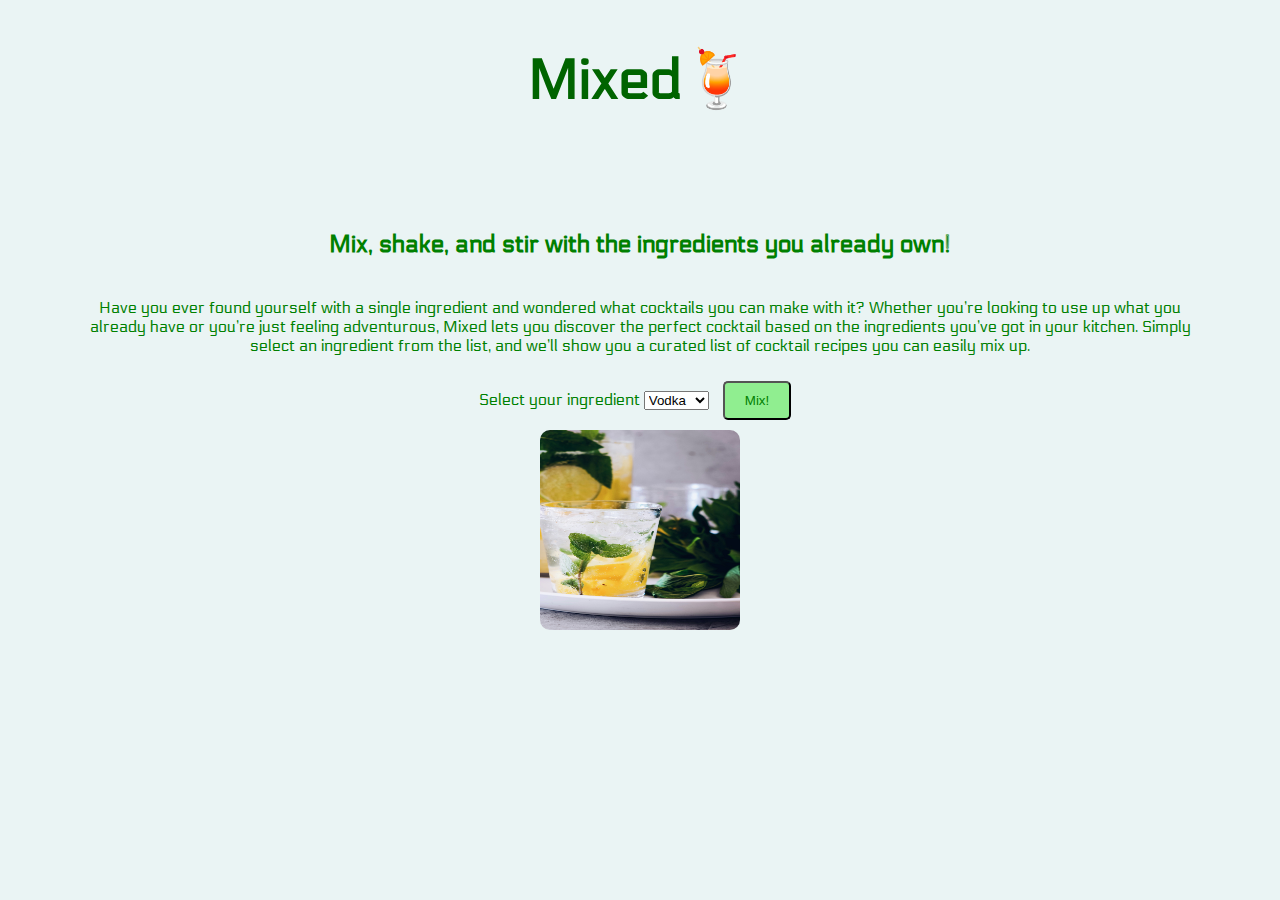
==== index.html @ b529e606 "updated text in html" ====
<!DOCTYPE html>
<html lang="en">
    <head>
        <title>Mixed</title>
        <meta charset="UTF-8">
        <link rel="stylesheet" href="style.css">
        <link rel="preconnect" href="https://fonts.googleapis.com">
        <link rel="preconnect" href="https://fonts.gstatic.com" crossorigin>
        <link href="https://fonts.googleapis.com/css2?family=Electrolize&family=Noto+Serif+Thai:wght@100..900&display=swap" rel="stylesheet">
    </head>
    <body>
        <div class="container">
            <div class="header" >
                <h1> Mixed</h1>
            </div>
            <div class="select-ingredient">
                <h2> Mix, shake, and stir with the ingredients you already own! </h2>
                  <p><br> Have you ever found yourself with a single ingredient and wondered what cocktails you can make with it? Whether you’re looking to use up what you already have or you’re just feeling adventurous, Mixed lets you discover the perfect cocktail based on the ingredients you’ve got in your kitchen. Simply select an ingredient from the list, and we’ll show you a curated list of cocktail recipes you can easily mix up.</p>
                <label for="ingredient">Select your ingredient</label>
                <select id="ingredient">
                    <option>Vodka</option>
                    <option>Tequila</option>
                    <option>Soda</option>
                </select>
                <input type="button" class="button" value="Mix!">
                  <div class="image">
                      <img src="picture.jpg" alt="picture of a cocktail" width="200" height="200">
                  </div>
            </div>
        </div>
    </body>
</html>
---- style.css ----
/*
Amreet - this is the css file for Mixed.
*/
body {
  background-color: #EAF4F4;
  font-family: "Electrolize", sans-serif;
}

.container {
  background-color: #EAF4F4;
  position: relative;
  height: 90vh;
  overflow: auto; /* Allow scrolling if content overflows */
}

.header {
  color: darkgreen;
  text-align: center;
  font-size: 28px;
}

.header h1::after {
  content: "🍹"
}

.select-ingredient {
  color: green;
  text-align: center;
  background-color: #EAF4F4;
  border-radius: 10px;
  padding: 60px;
  position: relative; /* Ensure the image is positioned relative to this container */
  margin: 10px;
  overflow: scroll; /* Prevent image from overflowing */
  transition: background-color 0.3s ease;

}

.select-ingredient:hover{
  background-color: #DDF9C1;
}
.select-ingredient img{
  border-radius: 10px;
}

input[type="button"] {
  color: green;
  border-radius: 5px;
  margin: 10px;
  padding: 10px 20px;
  background-color: lightgreen;
  transition: 0.3s;
  cursor: pointer;
}

.button:hover {
  background-color: green;
  color: white;
}
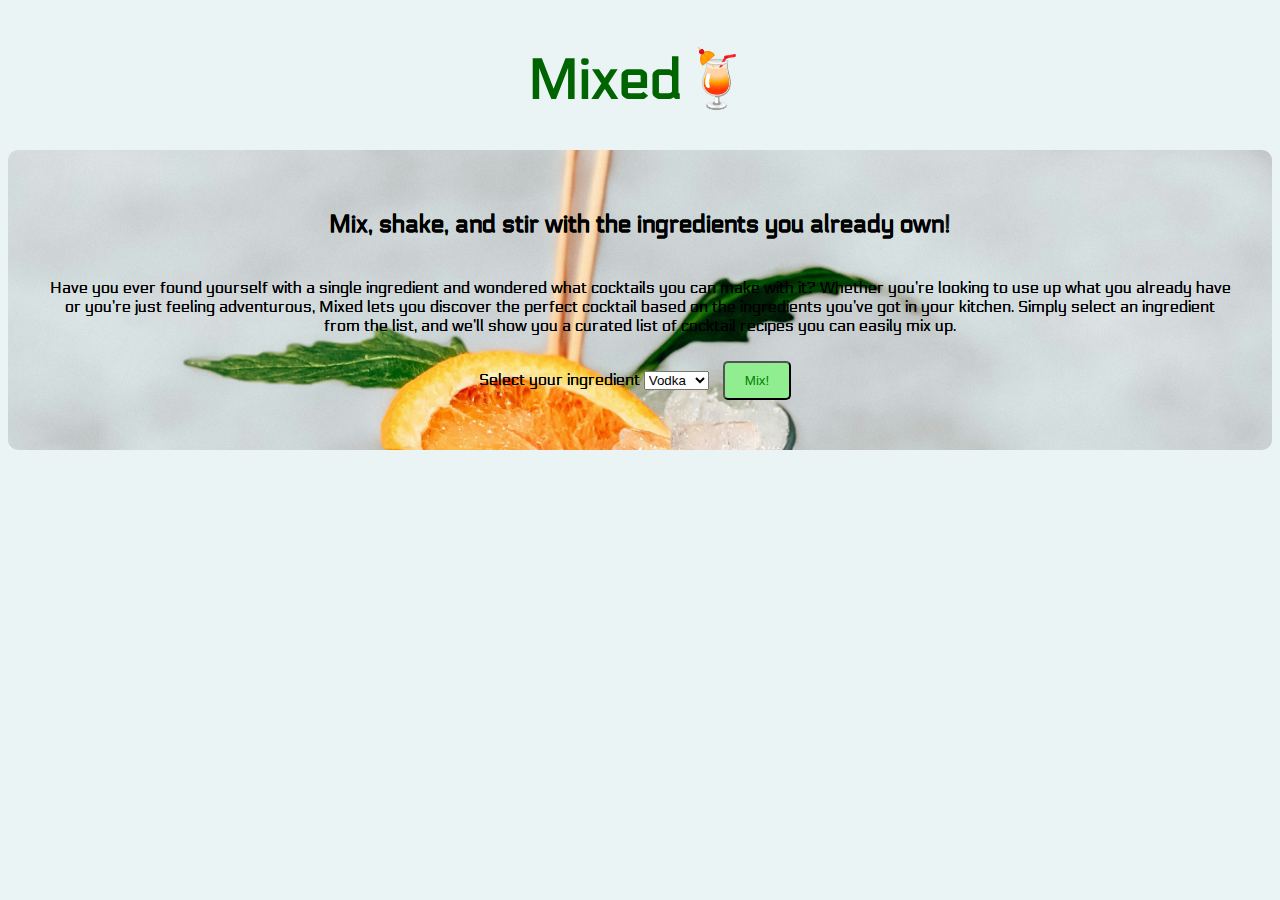
==== commit e16942d8: "updated image" ====
--- a/index.html
+++ b/index.html
@@ -23,9 +23,6 @@
                     <option>Soda</option>
                 </select>
                 <input type="button" class="button" value="Mix!">
-                  <div class="image">
-                      <img src="picture.jpg" alt="picture of a cocktail" width="200" height="200">
-                  </div>
             </div>
         </div>
     </body>
--- a/style.css
+++ b/style.css
@@ -7,7 +7,6 @@
 }
 
 .container {
-  background-color: #EAF4F4;
   position: relative;
   height: 90vh;
   overflow: auto; /* Allow scrolling if content overflows */
@@ -24,23 +23,15 @@
 }
 
 .select-ingredient {
-  color: green;
+  color: black;
+  text-shadow: 0.2px 0.2px 0.3px #000000;
   text-align: center;
-  background-color: #EAF4F4;
   border-radius: 10px;
-  padding: 60px;
-  position: relative; /* Ensure the image is positioned relative to this container */
-  margin: 10px;
-  overflow: scroll; /* Prevent image from overflowing */
-  transition: background-color 0.3s ease;
-
-}
-
-.select-ingredient:hover{
-  background-color: #DDF9C1;
-}
-.select-ingredient img{
-  border-radius: 10px;
+  padding: 40px;
+  background-image: url('photo.jpg'); /* Replace with the actual path to your image */
+  background-size: cover; /* Ensure the image covers the entire viewport */
+  background-position: center center; /* Center the image */
+  background-attachment: fixed;
 }
 
 input[type="button"] {
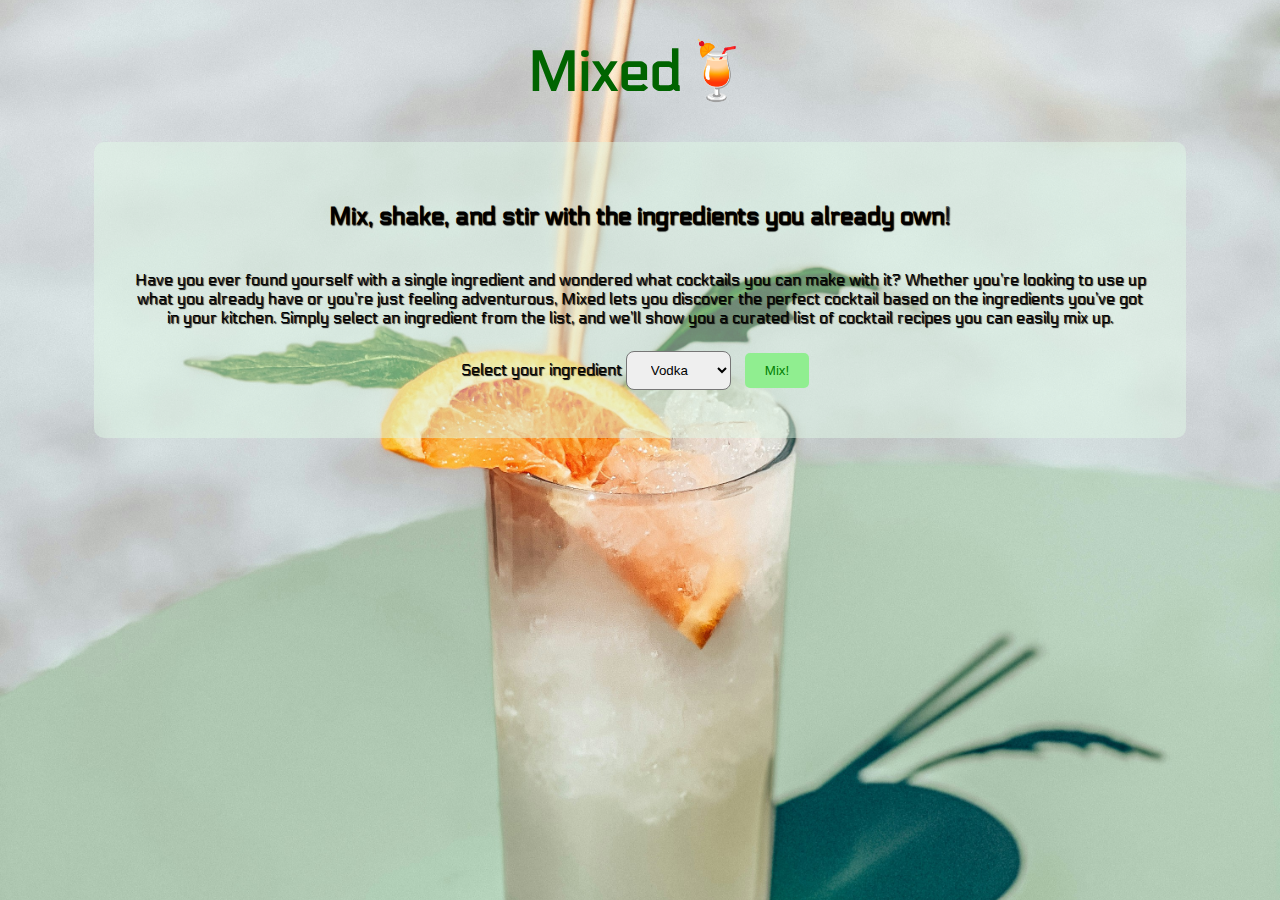
==== commit abc12ea9: "updated colors of text and added background image" ====
--- a/index.html
+++ b/index.html
@@ -24,6 +24,7 @@
                 </select>
                 <input type="button" class="button" value="Mix!">
             </div>
+
         </div>
     </body>
 </html>
--- a/style.css
+++ b/style.css
@@ -4,12 +4,16 @@
 body {
   background-color: #EAF4F4;
   font-family: "Electrolize", sans-serif;
+  background-image: url('photo.jpg');
+  background-size: cover;
+  background-position: center center;
+  background-repeat: no-repeat;
+  background-attachment: fixed;
 }
 
 .container {
   position: relative;
-  height: 90vh;
-  overflow: auto; /* Allow scrolling if content overflows */
+  height: 80vh;
 }
 
 .header {
@@ -24,14 +28,24 @@
 
 .select-ingredient {
   color: black;
-  text-shadow: 0.2px 0.2px 0.3px #000000;
+  background-color: rgba(224, 247, 230, 0.5);
   text-align: center;
   border-radius: 10px;
   padding: 40px;
-  background-image: url('photo.jpg'); /* Replace with the actual path to your image */
-  background-size: cover; /* Ensure the image covers the entire viewport */
-  background-position: center center; /* Center the image */
-  background-attachment: fixed;
+  text-shadow: 1px 1px 1px black;
+  margin: 0 auto;
+  width: 80%;
+}
+
+.select-ingredient select {
+  padding: 10px 20px;
+  border-radius: 8px;
+  transition: all 0.3s ease;
+  cursor: pointer;
+
+}
+.select-ingredient select:hover {
+  border-color: green; /* Highlight border on hover */
 }
 
 input[type="button"] {
@@ -40,8 +54,9 @@
   margin: 10px;
   padding: 10px 20px;
   background-color: lightgreen;
-  transition: 0.3s;
+  transition: all 0.3s ease;
   cursor: pointer;
+  border: none;
 }
 
 .button:hover {
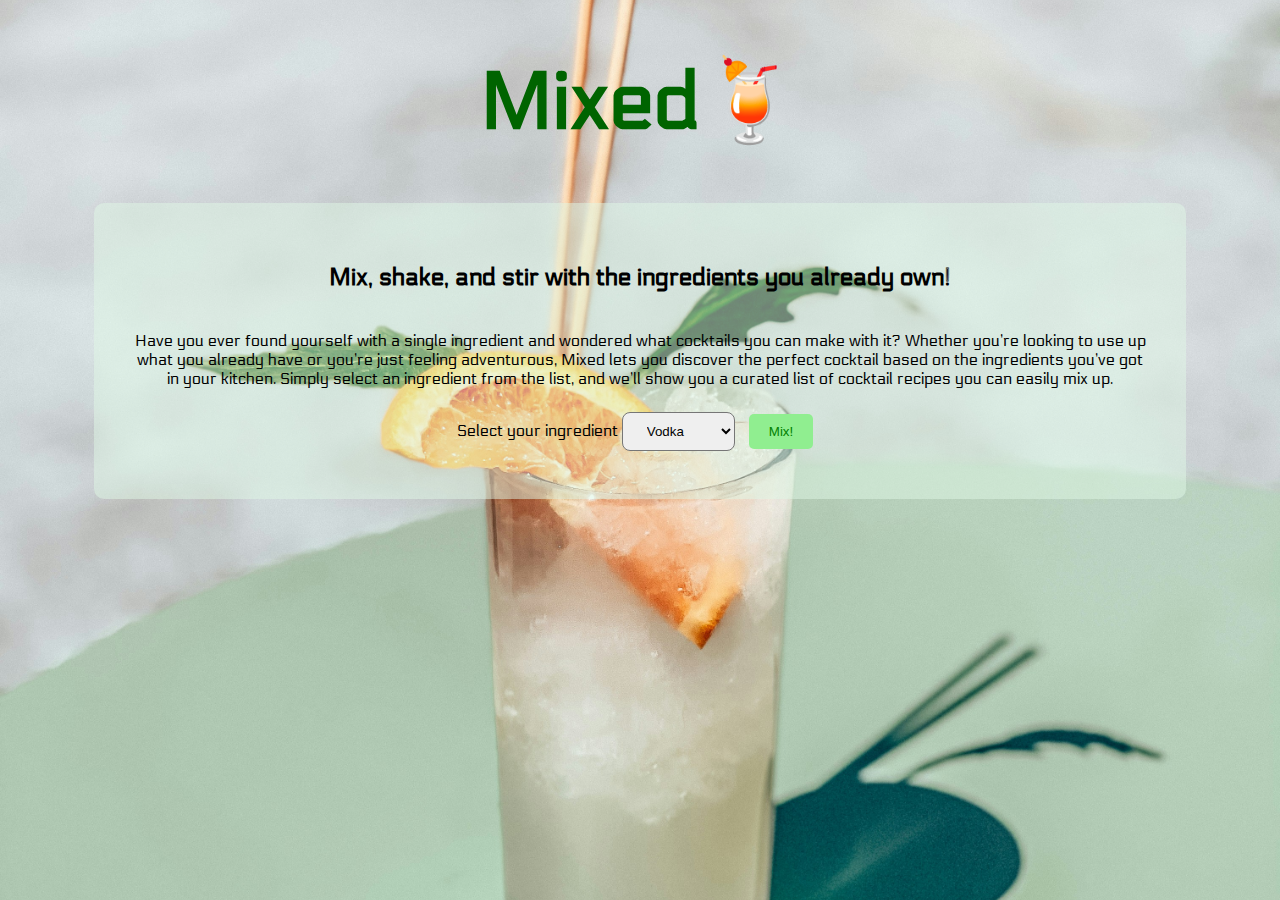
==== commit 8b5d42a8: "updated dropdown options for ingredients" ====
--- a/index.html
+++ b/index.html
@@ -20,7 +20,8 @@
                 <select id="ingredient">
                     <option>Vodka</option>
                     <option>Tequila</option>
-                    <option>Soda</option>
+                    <option>Gin</option>
+                    <option>Whiskey</option>
                 </select>
                 <input type="button" class="button" value="Mix!">
             </div>
--- a/style.css
+++ b/style.css
@@ -19,7 +19,7 @@
 .header {
   color: darkgreen;
   text-align: center;
-  font-size: 28px;
+  font-size: 40px;
 }
 
 .header h1::after {
@@ -32,9 +32,9 @@
   text-align: center;
   border-radius: 10px;
   padding: 40px;
-  text-shadow: 1px 1px 1px black;
   margin: 0 auto;
   width: 80%;
+
 }
 
 .select-ingredient select {
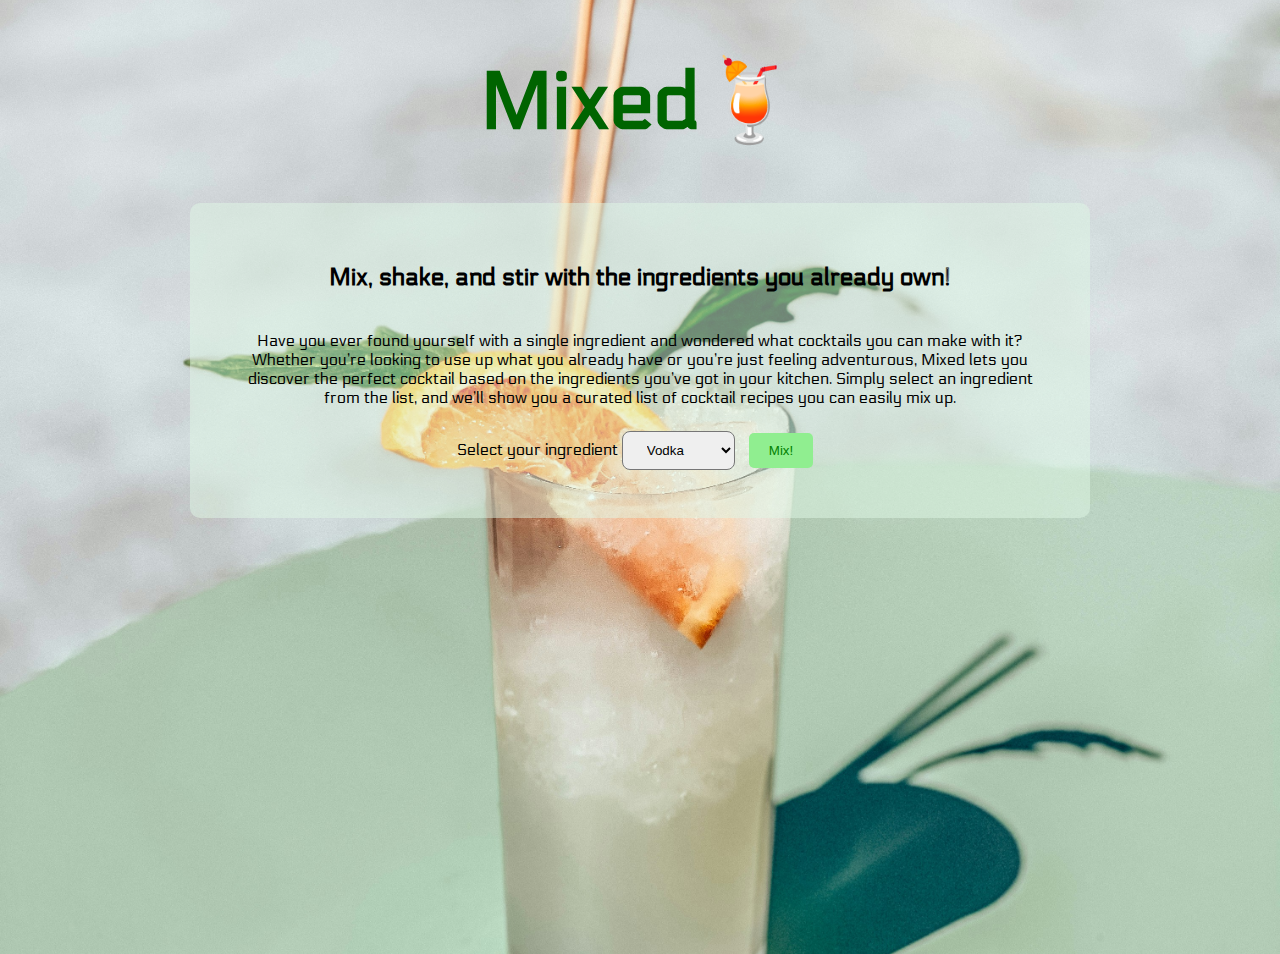
==== commit dcb6db19: "added cocktail api, created new div to show cocktails once user selects ingredient" ====
--- a/index.html
+++ b/index.html
@@ -25,7 +25,10 @@
                 </select>
                 <input type="button" class="button" value="Mix!">
             </div>
-
+            <div class ="cocktails">
+              <h6> here are your cocktails</h6>
+            </div>
         </div>
+        <script src="mixed.js"></script>
     </body>
 </html>
--- a/style.css
+++ b/style.css
@@ -9,16 +9,21 @@
   background-position: center center;
   background-repeat: no-repeat;
   background-attachment: fixed;
+  margin: 0;
+  height: 100vh;
+  display: block;
 }
 
 .container {
+  text-align: center;
+  margin: 0 auto;
+  width: 80%;
   position: relative;
-  height: 80vh;
+
 }
 
 .header {
   color: darkgreen;
-  text-align: center;
   font-size: 40px;
 }
 
@@ -32,7 +37,7 @@
   text-align: center;
   border-radius: 10px;
   padding: 40px;
-  margin: 0 auto;
+  margin: 0 auto 20px;
   width: 80%;
 
 }
@@ -63,3 +68,16 @@
   background-color: green;
   color: white;
 }
+
+.cocktails{
+  color: black;
+  background-color: rgba(224, 247, 230, 0.5);
+  text-align: center;
+  border-radius: 10px;
+  padding: 40px;
+  margin: 0 auto;
+  width: 80%;
+  display: none;
+  margin-bottom: 20px;
+
+}
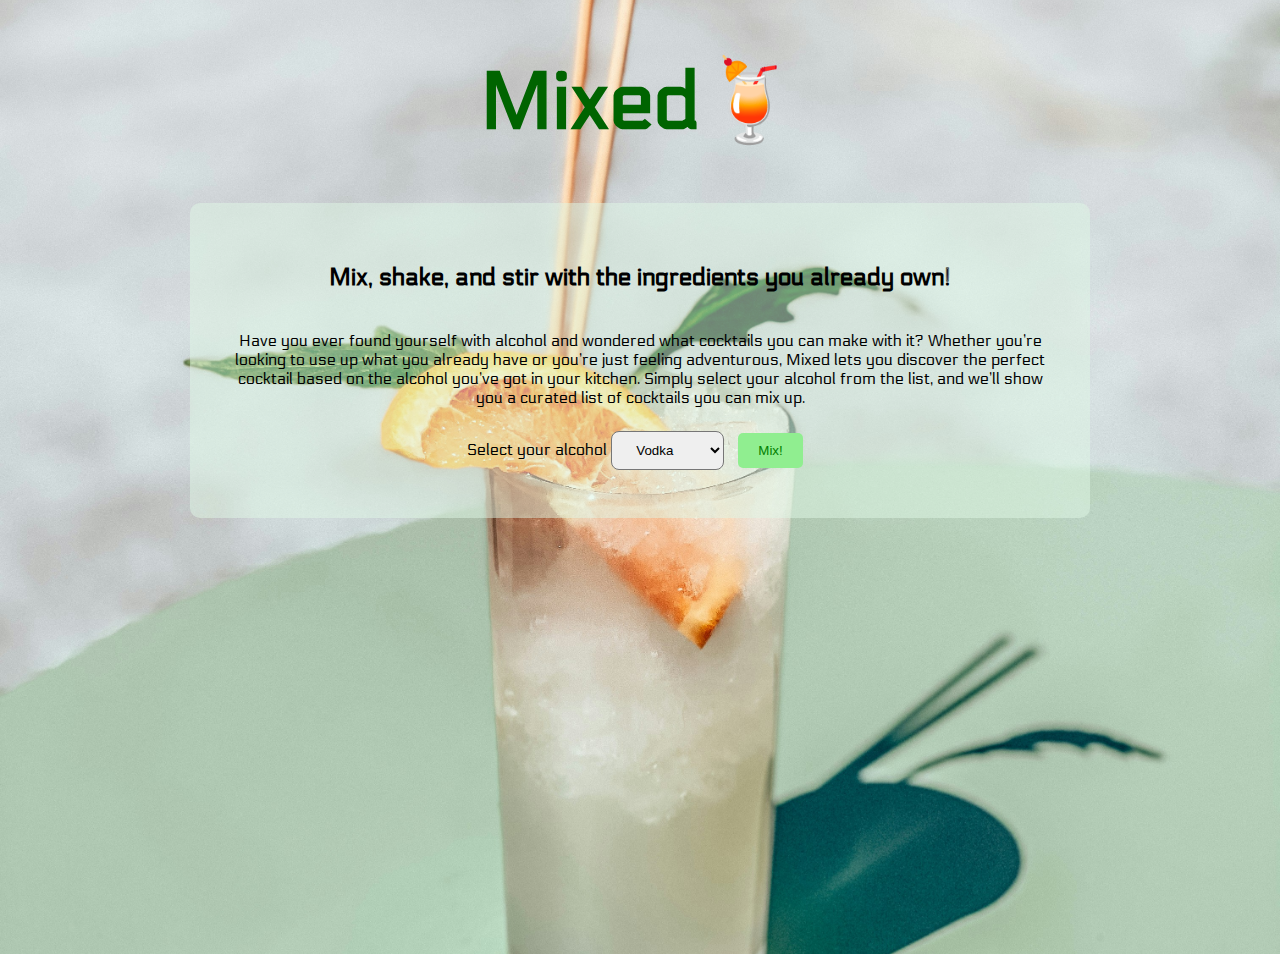
==== commit 44074b01: "updated text" ====
--- a/index.html
+++ b/index.html
@@ -15,8 +15,8 @@
             </div>
             <div class="select-ingredient">
                 <h2> Mix, shake, and stir with the ingredients you already own! </h2>
-                  <p><br> Have you ever found yourself with a single ingredient and wondered what cocktails you can make with it? Whether you’re looking to use up what you already have or you’re just feeling adventurous, Mixed lets you discover the perfect cocktail based on the ingredients you’ve got in your kitchen. Simply select an ingredient from the list, and we’ll show you a curated list of cocktail recipes you can easily mix up.</p>
-                <label for="ingredient">Select your ingredient</label>
+                  <p><br> Have you ever found yourself with alcohol and wondered what cocktails you can make with it? Whether you’re looking to use up what you already have or you’re just feeling adventurous, Mixed lets you discover the perfect cocktail based on the alcohol you’ve got in your kitchen. Simply select your alcohol from the list, and we’ll show you a curated list of cocktails you can mix up.</p>
+                <label for="ingredient">Select your alcohol</label>
                 <select id="ingredient">
                     <option>Vodka</option>
                     <option>Tequila</option>
@@ -26,7 +26,7 @@
                 <input type="button" class="button" value="Mix!">
             </div>
             <div class ="cocktails">
-              <h6> here are your cocktails</h6>
+              <h4> Try these cocktails!</h4>
             </div>
         </div>
         <script src="mixed.js"></script>
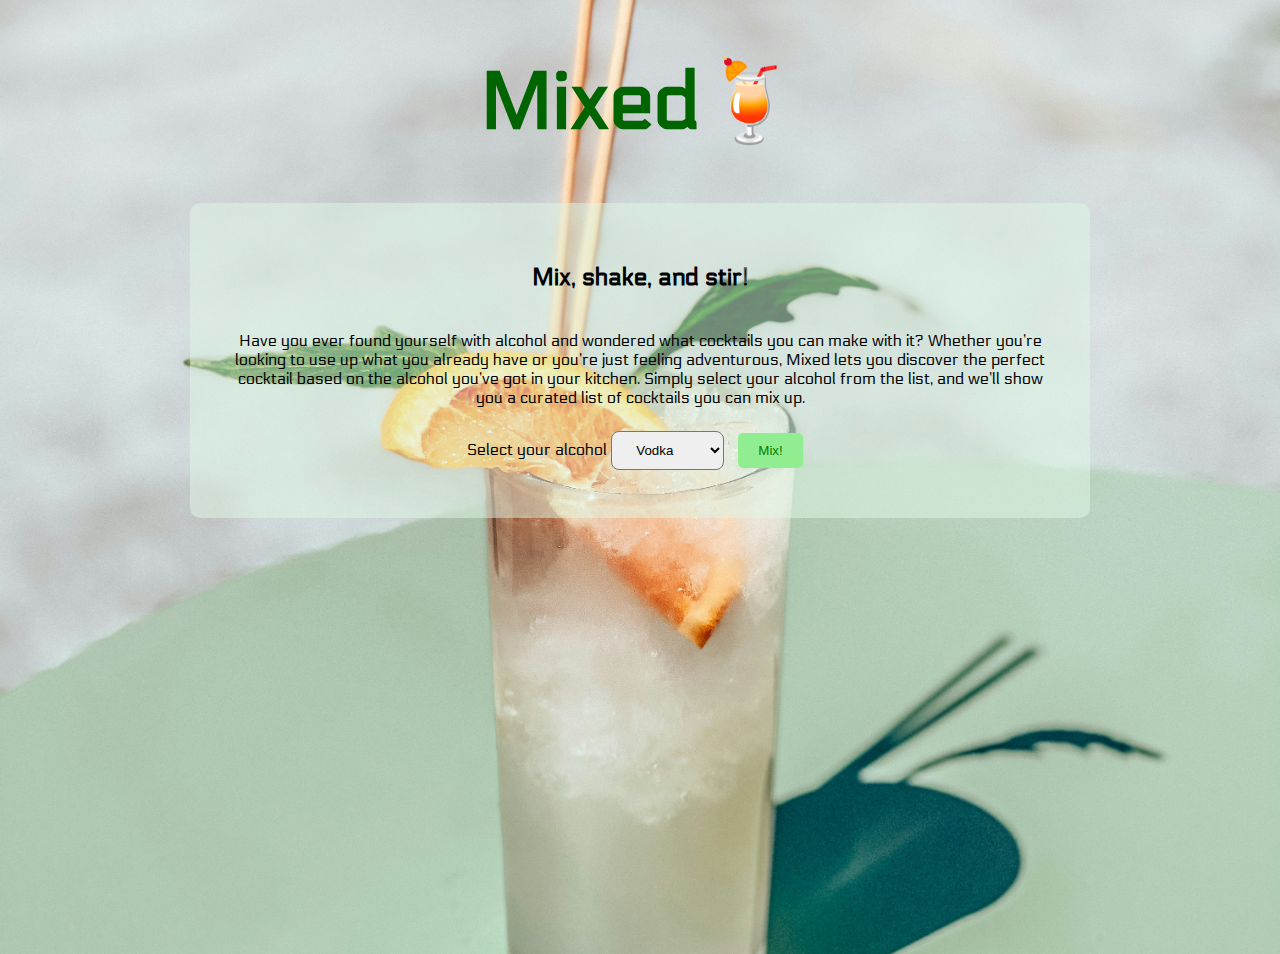
==== commit 98cbaba5: "updated text" ====
--- a/index.html
+++ b/index.html
@@ -14,7 +14,7 @@
                 <h1> Mixed</h1>
             </div>
             <div class="select-ingredient">
-                <h2> Mix, shake, and stir with the ingredients you already own! </h2>
+                <h2> Mix, shake, and stir! </h2>
                   <p><br> Have you ever found yourself with alcohol and wondered what cocktails you can make with it? Whether you’re looking to use up what you already have or you’re just feeling adventurous, Mixed lets you discover the perfect cocktail based on the alcohol you’ve got in your kitchen. Simply select your alcohol from the list, and we’ll show you a curated list of cocktails you can mix up.</p>
                 <label for="ingredient">Select your alcohol</label>
                 <select id="ingredient">
